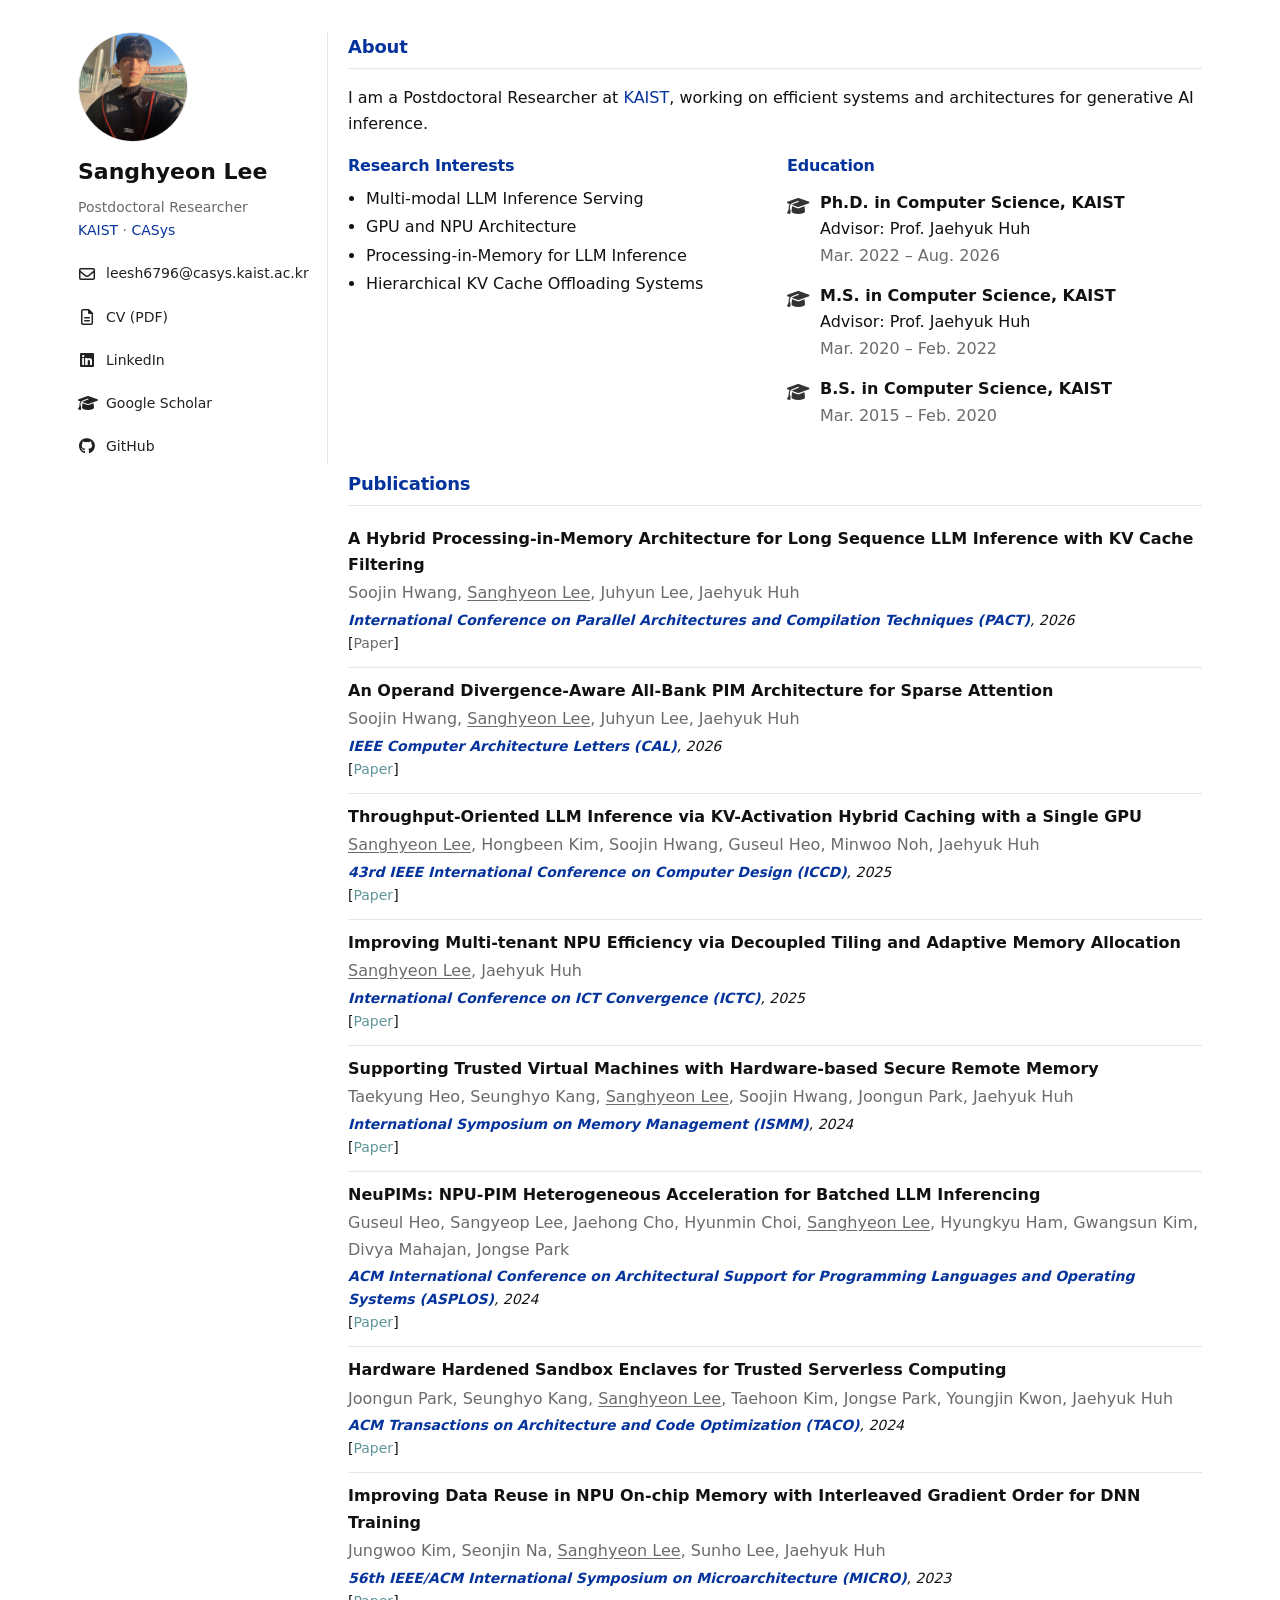
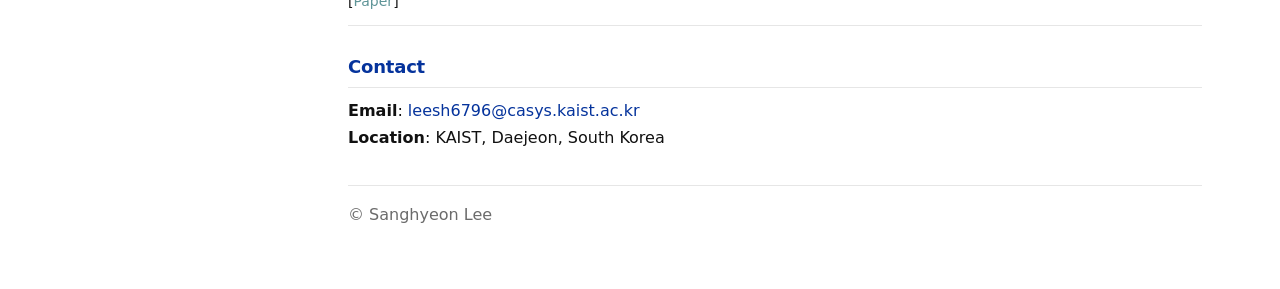
==== index.html @ 39f0ae9e "Create academic research profile" ====
<!doctype html>
<html lang="en">
<head>
  <meta charset="utf-8" />
  <meta name="viewport" content="width=device-width, initial-scale=1" />
  <title>Sanghyeon Lee</title>
  <meta name="description" content="Academic homepage" />
  <meta name="google-site-verification" content="jy7lHV8Ucf4vf9R8dm7Ef07CVlw5UeFFYn6mJPuWYX8" />
  <link
    rel="stylesheet"
    href="https://cdnjs.cloudflare.com/ajax/libs/font-awesome/6.5.1/css/all.min.css"
  />
  <link rel="stylesheet" href="style.css" />

  <!-- favicon (dark/light auto) -->
  <link rel="icon" type="image/svg+xml" href="assets/img/favicon.svg">
</head>

<body>
  <div class="container two-col">

    <!-- Left column -->
    <aside class="sidebar">
      <img class="avatar" src="assets/img/profile.jpg" alt="Profile photo" />

      <div class="name">Sanghyeon Lee</div>
      <div class="affil">
        Postdoctoral Researcher<br/>
        <a href="https://www.kaist.ac.kr/">KAIST</a> · <a href="https://casyslab.kaist.ac.kr/">CASys</a>
      </div>

      <div class="sidebar-links">
        <a class="sidebar-link" href="mailto:leesh6796@casys.kaist.ac.kr">
          <i class="fa-regular fa-envelope"></i><span>leesh6796@casys.kaist.ac.kr</span>
        </a>
        <a class="sidebar-link" href="assets/cv/cv.pdf">
          <i class="fa-regular fa-file-lines"></i><span>CV (PDF)</span>
        </a>
        <a class="sidebar-link" href="https://www.linkedin.com/in/sanghyeon-lee-9a23a245/">
          <i class="fa-brands fa-linkedin"></i><span>LinkedIn</span>
        </a>
        <a class="sidebar-link" href="https://scholar.google.com/citations?hl=ko&amp;user=hs2Y4RYAAAAJ">
          <i class="fa-solid fa-graduation-cap"></i><span>Google Scholar</span>
        </a>
        <a class="sidebar-link" href="https://github.com/leesh6796">
          <i class="fa-brands fa-github"></i><span>GitHub</span>
        </a>
      </div>
    </aside>

    <!-- Right column -->
    <main class="content">

      <section id="about" class="section">
        <h2>About</h2>
        <p class="body">
          I am a Postdoctoral Researcher at <a href="https://www.kaist.ac.kr/">KAIST</a>,
          working on efficient systems and architectures for generative AI inference.
        </p>

        <div class="split">
          <div>
            <h3>Research Interests</h3>
            <ul class="interests">
              <li>Multi-modal LLM Inference Serving</li>
              <li>GPU and NPU Architecture</li>
              <li>Processing-in-Memory for LLM Inference</li>
              <li>Hierarchical KV Cache Offloading Systems</li>
            </ul>
          </div>


          <div>
            <h3>Education</h3>

            <div class="edu-item">
              <div class="edu-icon"><i class="fa-solid fa-graduation-cap"></i></div>
              <div class="edu-content">
                <div class="edu-degree">
                  Ph.D. in Computer Science, KAIST
                </div>
                <div class="edu-line">
                  Advisor: Prof. Jaehyuk Huh
                </div>
                <div class="edu-year">Mar. 2022 – Aug. 2026</div>
              </div>
            </div>

            <div class="edu-item">
              <div class="edu-icon"><i class="fa-solid fa-graduation-cap"></i></div>
              <div class="edu-content">
                <div class="edu-degree">
                  M.S. in Computer Science, KAIST
                </div>
                <div class="edu-line">
                  Advisor: Prof. Jaehyuk Huh
                </div>
                <div class="edu-year">Mar. 2020 – Feb. 2022</div>
              </div>
            </div>

            <div class="edu-item">
              <div class="edu-icon"><i class="fa-solid fa-graduation-cap"></i></div>
              <div class="edu-content">
                <div class="edu-degree">
                  B.S. in Computer Science, KAIST
                </div>
                <div class="edu-year">Mar. 2015 – Feb. 2020</div>
              </div>
            </div>
          </div>
        </div>
      </section>

      <section id="publications" class="section">
        <h2>Publications</h2>
        <div id="pub-list" class="pub-list">
          <div class="muted body">Loading publications...</div>
        </div>
      </section>

      <section id="contact" class="section">
        <h2>Contact</h2>
        <div class="body">
          <div><strong>Email</strong>:
            <a href="mailto:leesh6796@casys.kaist.ac.kr">leesh6796@casys.kaist.ac.kr</a>
          </div>
          <div><strong>Location</strong>:
            KAIST, Daejeon, South Korea
          </div>
        </div>
      </section>

      <footer class="footer body">
        <div>© Sanghyeon Lee</div>
      </footer>

    </main>
  </div>


  <script src="script.js"></script>
</body>
</html>
---- style.css ----
:root {
  /* neutrals */
  --text: #111111;
  --muted: #6b6b6b;
  --border: #e6e6e6;
  --bg: #ffffff;

  --primary: #05339C;
  --heading-color: var(--primary);
  --link: var(--primary);

  --secondary: #5F9598;
  --venue: var(--primary);
  --pubfile: var(--secondary);

  --accent: #1055C9;
  --award: var(--accent);

  --body-size: 16px;
  --heading-font: 'Inter', system-ui, sans-serif;
  --body-font: 'Inter', system-ui, sans-serif;
}




* { box-sizing: border-box; }

body {
  margin: 0;
  background: var(--bg);
  color: var(--text);
  font-family: var(--body-font);
  line-height: 1.65;
}

a { color: var(--link); text-decoration: none; }
a:hover { text-decoration: underline; }

.container {
  max-width: 1160px;
  margin: 0 auto;
  padding: 32px 18px 60px;
}

/* ===== 2 columns ===== */
.two-col {
  display: grid;
  grid-template-columns: 250px 1fr;
  gap: 20px;
  align-items: start;
}

/* ===== Sidebar ===== */
.sidebar {
  position: sticky;
  top: 20px;
  align-self: start;
  padding-right: 8px;
  border-right: 1px solid var(--border);
}

.avatar {
  width: 110px;
  height: 110px;
  border-radius: 999px;
  object-fit: cover;
  border: 1px solid var(--border);
  display: block;
}

.name {
  margin-top: 12px;
  font-family: var(--heading-font);
  font-size: 22px;
  font-weight: 700;
}

.affil {
  margin-top: 6px;
  color: var(--muted);
  font-size: 14px;
}

.sidebar-links {
  margin-top: 14px;
  display: flex;
  flex-direction: column;
  gap: 8px;
}

.sidebar-link {
  display: flex;
  align-items: center;
  gap: 10px;
  color: var(--text);
  text-decoration: none;
  padding: 6px 0;
}

.sidebar-link:hover { text-decoration: underline; }

.sidebar-link i {
  width: 18px;
  text-align: center;
  color: #222;
}

.sidebar-link span {
  font-size: 14px;
  color: #222;
  overflow-wrap: anywhere;
}

/* ===== Main typography ===== */
.content { min-width: 0; }

.body { font-size: var(--body-size); }
.muted { color: var(--muted); }

.section + .section { margin-top: 26px; }

/* heading: unified font & rule */
h2, h3 {
  font-family: var(--heading-font);
  color: var(--heading-color);
  font-weight: 700;
  letter-spacing: -0.2px;
  margin: 0;
}

.section h2 {
  font-size: 18px;
  margin-bottom: 10px;
  padding-bottom: 6px;
  border-bottom: 1px solid var(--border);
}

h3 {
  font-size: 16px;
  margin-bottom: 6px;
}

/* Interests | Education split, no box */
.split {
  margin-top: 14px;
  display: grid;
  grid-template-columns: 1fr 1fr;
  gap: 24px;
  align-items: start;
}

/* ===== Education ===== */
.edu-item {
  display: flex;
  gap: 10px;
  margin: 10px 0 14px;
}

.edu-icon {
  flex-shrink: 0;
  margin-top: 2px;
  color: #333;
  font-size: 18px;
}

.edu-pursuing {
  color: #777;
}

.edu-degree {
  font-size: var(--body-size); /* unified */
  font-weight: 700;
}

.edu-year {
  font-weight: 400;
  color: var(--muted);
}

.edu-line {
  font-size: var(--body-size); /* unified */
}

.edu-line a {
  color: #000000;
}


/* ===== Publications (simple, like reference) ===== */
.pub-list { margin-top: 6px; }

.pub {
  padding: 10px 0 12px;
  border-bottom: 1px solid var(--border);
}

.pub-title {
  font-size: var(--body-size);
  font-weight: 800;
  margin-bottom: 2px;
}

.pub-authors {
  font-size: var(--body-size);
  color: var(--muted);
  margin-bottom: 2px;
}

.pub-authors .me {
  text-decoration: underline;
  text-underline-offset: 2px;
}

.pub-meta {
  font-size: 14px;
}

.pub-venue {
  font-style: italic;
  color: var(--venue);
  margin:0;
  font-weight: 600;
}

.pub-year {
  font-style: italic;
}

.pub-links {
  display: block;
  margin-left: 0;
}

.pub-links a {
  color: var(--pubfile);
  text-decoration: none;
}
.pub-links a:hover { text-decoration: underline; }

.pub-link-unavailable {
  color: var(--muted);
  cursor: default;
}

.pub-award {
  margin-top: 4px;
  font-size: var(--body-size);
  font-style: italic;
  color: var(--award);
}

/* ===== Footer ===== */
.footer {
  margin-top: 34px;
  padding-top: 16px;
  border-top: 1px solid var(--border);
  color: var(--muted);
}

/* ===== Responsive ===== */
@media (max-width: 900px) {
  .two-col { grid-template-columns: 1fr; }
  .sidebar {
    position: static;
    border-right: none;
    padding-right: 0;
    border-bottom: 1px solid var(--border);
    padding-bottom: 14px;
    margin-bottom: 8px;
  }
  .split { grid-template-columns: 1fr; }
}
.interests {
  margin: 0;
  padding-left: 18px;   /* bullet 들여쓰기 */
  font-size: var(--body-size);
}

.interests li {
  margin: 2px 0;
}
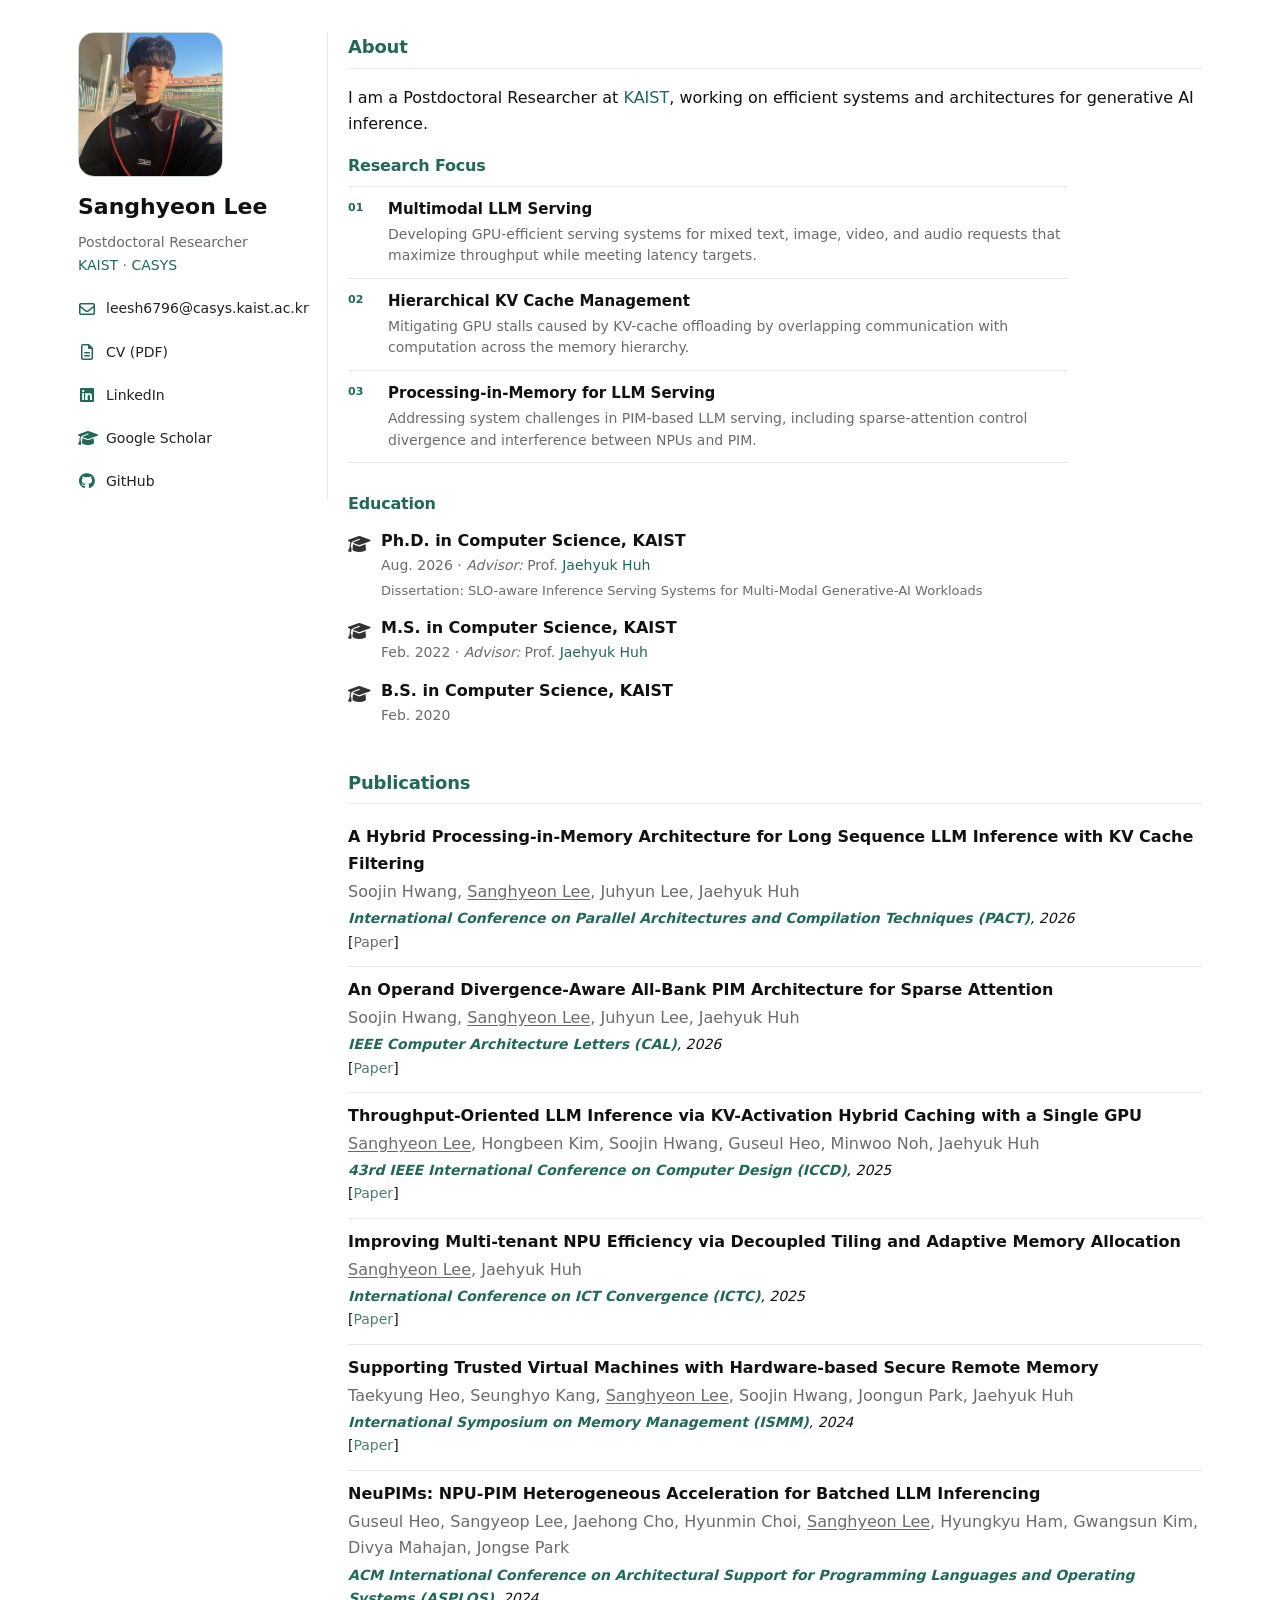
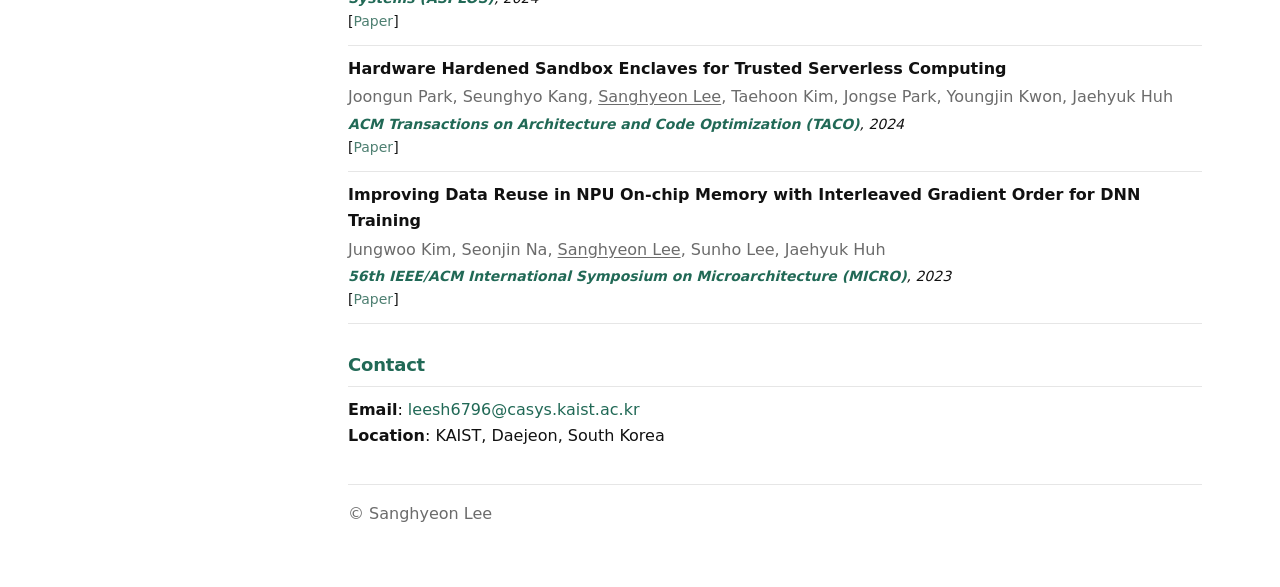
==== commit 18b88c27: "Publish research profile homepage" ====
--- a/index.html
+++ b/index.html
@@ -5,28 +5,21 @@
   <meta name="viewport" content="width=device-width, initial-scale=1" />
   <title>Sanghyeon Lee</title>
   <meta name="description" content="Academic homepage" />
-  <meta name="google-site-verification" content="jy7lHV8Ucf4vf9R8dm7Ef07CVlw5UeFFYn6mJPuWYX8" />
-  <link
-    rel="stylesheet"
-    href="https://cdnjs.cloudflare.com/ajax/libs/font-awesome/6.5.1/css/all.min.css"
-  />
+  <link rel="stylesheet" href="https://cdnjs.cloudflare.com/ajax/libs/font-awesome/6.5.1/css/all.min.css" />
   <link rel="stylesheet" href="style.css" />
-
-  <!-- favicon (dark/light auto) -->
-  <link rel="icon" type="image/svg+xml" href="assets/img/favicon.svg">
+  <link rel="stylesheet" href="new-style.css" />
+  <link rel="icon" type="image/svg+xml" href="assets/img/favicon.svg" />
 </head>
 
 <body>
   <div class="container two-col">
-
-    <!-- Left column -->
     <aside class="sidebar">
       <img class="avatar" src="assets/img/profile.jpg" alt="Profile photo" />
 
       <div class="name">Sanghyeon Lee</div>
       <div class="affil">
-        Postdoctoral Researcher<br/>
-        <a href="https://www.kaist.ac.kr/">KAIST</a> · <a href="https://casyslab.kaist.ac.kr/">CASys</a>
+        Postdoctoral Researcher<br />
+        <a href="https://www.kaist.ac.kr/">KAIST</a> · <a href="https://casyslab.kaist.ac.kr/">CASYS</a>
       </div>
 
       <div class="sidebar-links">
@@ -48,9 +41,7 @@
       </div>
     </aside>
 
-    <!-- Right column -->
     <main class="content">
-
       <section id="about" class="section">
         <h2>About</h2>
         <p class="body">
@@ -60,52 +51,45 @@
 
         <div class="split">
           <div>
-            <h3>Research Interests</h3>
-            <ul class="interests">
-              <li>Multi-modal LLM Inference Serving</li>
-              <li>GPU and NPU Architecture</li>
-              <li>Processing-in-Memory for LLM Inference</li>
-              <li>Hierarchical KV Cache Offloading Systems</li>
-            </ul>
+            <h3>Research Focus</h3>
+            <div class="research-focus">
+              <article class="focus-item">
+                <span class="focus-number">01</span>
+                <div><strong>Multimodal LLM Serving</strong><p>Developing GPU-efficient serving systems for mixed text, image, video, and audio requests that maximize throughput while meeting latency targets.</p></div>
+              </article>
+              <article class="focus-item">
+                <span class="focus-number">02</span>
+                <div><strong>Hierarchical KV Cache Management</strong><p>Mitigating GPU stalls caused by KV-cache offloading by overlapping communication with computation across the memory hierarchy.</p></div>
+              </article>
+              <article class="focus-item">
+                <span class="focus-number">03</span>
+                <div><strong>Processing-in-Memory for LLM Serving</strong><p>Addressing system challenges in PIM-based LLM serving, including sparse-attention control divergence and interference between NPUs and PIM.</p></div>
+              </article>
+            </div>
           </div>
-
 
           <div>
             <h3>Education</h3>
-
             <div class="edu-item">
               <div class="edu-icon"><i class="fa-solid fa-graduation-cap"></i></div>
               <div class="edu-content">
-                <div class="edu-degree">
-                  Ph.D. in Computer Science, KAIST
-                </div>
-                <div class="edu-line">
-                  Advisor: Prof. Jaehyuk Huh
-                </div>
-                <div class="edu-year">Mar. 2022 – Aug. 2026</div>
+                <div class="edu-degree">Ph.D. in Computer Science, KAIST</div>
+                <div class="edu-meta">Aug. 2026 <span aria-hidden="true">&middot;</span> <em>Advisor:</em> Prof. <a href="https://jaehyuk-huh.github.io/" target="_blank" rel="noopener noreferrer">Jaehyuk Huh</a></div>
+                <div class="dissertation">Dissertation: SLO-aware Inference Serving Systems for Multi-Modal Generative-AI Workloads</div>
               </div>
             </div>
-
             <div class="edu-item">
               <div class="edu-icon"><i class="fa-solid fa-graduation-cap"></i></div>
               <div class="edu-content">
-                <div class="edu-degree">
-                  M.S. in Computer Science, KAIST
-                </div>
-                <div class="edu-line">
-                  Advisor: Prof. Jaehyuk Huh
-                </div>
-                <div class="edu-year">Mar. 2020 – Feb. 2022</div>
+                <div class="edu-degree">M.S. in Computer Science, KAIST</div>
+                <div class="edu-meta">Feb. 2022 <span aria-hidden="true">&middot;</span> <em>Advisor:</em> Prof. <a href="https://jaehyuk-huh.github.io/" target="_blank" rel="noopener noreferrer">Jaehyuk Huh</a></div>
               </div>
             </div>
-
             <div class="edu-item">
               <div class="edu-icon"><i class="fa-solid fa-graduation-cap"></i></div>
               <div class="edu-content">
-                <div class="edu-degree">
-                  B.S. in Computer Science, KAIST
-                </div>
-                <div class="edu-year">Mar. 2015 – Feb. 2020</div>
+                <div class="edu-degree">B.S. in Computer Science, KAIST</div>
+                <div class="edu-meta">Feb. 2020</div>
               </div>
             </div>
           </div>
@@ -114,31 +98,20 @@
 
       <section id="publications" class="section">
         <h2>Publications</h2>
-        <div id="pub-list" class="pub-list">
-          <div class="muted body">Loading publications...</div>
-        </div>
+        <div id="pub-list" class="pub-list"><div class="muted body">Loading publications...</div></div>
       </section>
 
       <section id="contact" class="section">
         <h2>Contact</h2>
         <div class="body">
-          <div><strong>Email</strong>:
-            <a href="mailto:leesh6796@casys.kaist.ac.kr">leesh6796@casys.kaist.ac.kr</a>
-          </div>
-          <div><strong>Location</strong>:
-            KAIST, Daejeon, South Korea
-          </div>
+          <div><strong>Email</strong>: <a href="mailto:leesh6796@casys.kaist.ac.kr">leesh6796@casys.kaist.ac.kr</a></div>
+          <div><strong>Location</strong>: KAIST, Daejeon, South Korea</div>
         </div>
       </section>
 
-      <footer class="footer body">
-        <div>© Sanghyeon Lee</div>
-      </footer>
-
+      <footer class="footer body"><div>© Sanghyeon Lee</div></footer>
     </main>
   </div>
-
-
   <script src="script.js"></script>
 </body>
 </html>
--- a/new-style.css
+++ b/new-style.css
@@ -0,0 +1,69 @@
+:root {
+  --primary: #216956;
+  --heading-color: var(--primary);
+  --link: var(--primary);
+  --secondary: #4d7f71;
+  --venue: var(--primary);
+  --pubfile: var(--secondary);
+  --accent: #2f7b67;
+  --award: var(--accent);
+}
+
+.avatar {
+  width: 145px;
+  height: 145px;
+  border-radius: 16px;
+  border-color: #cbd8d2;
+}
+
+.sidebar-link i { color: var(--primary); }
+
+.split {
+  grid-template-columns: 1fr;
+  gap: 28px;
+}
+
+.dissertation {
+  margin-top: 4px;
+  color: var(--muted);
+  font-size: 13px;
+  line-height: 1.5;
+}
+
+.edu-meta {
+  color: var(--muted);
+  font-size: 14px;
+}
+
+.research-focus {
+  max-width: 720px;
+  border-top: 1px solid var(--border);
+}
+
+.focus-item {
+  display: grid;
+  grid-template-columns: 28px 1fr;
+  gap: 12px;
+  padding: 10px 0 11px;
+  border-bottom: 1px solid var(--border);
+}
+
+.focus-number {
+  padding-top: 2px;
+  color: var(--primary);
+  font-size: 11px;
+  font-weight: 700;
+}
+
+.focus-item strong {
+  display: block;
+  color: var(--text);
+  font-size: 15px;
+}
+
+.focus-item p {
+  margin: 2px 0 0;
+  color: var(--muted);
+  font-size: 14px;
+  line-height: 1.55;
+}
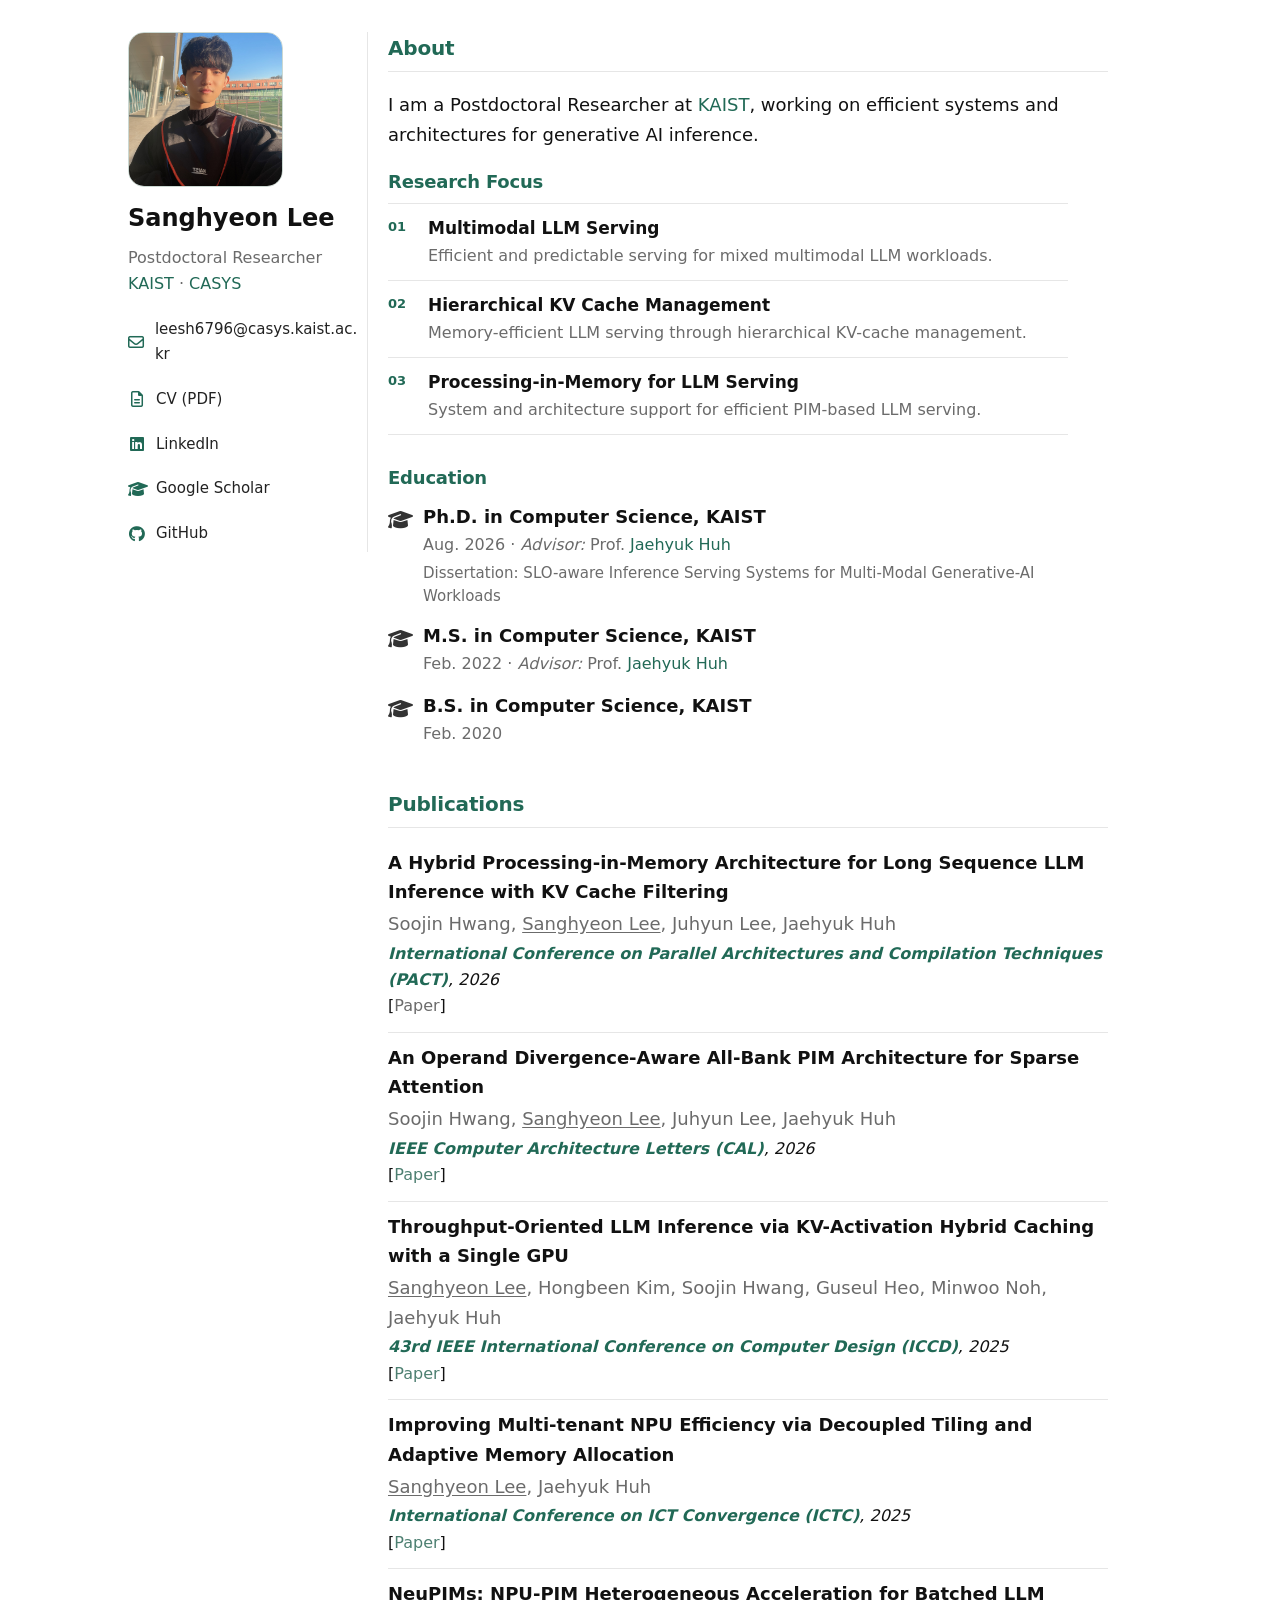
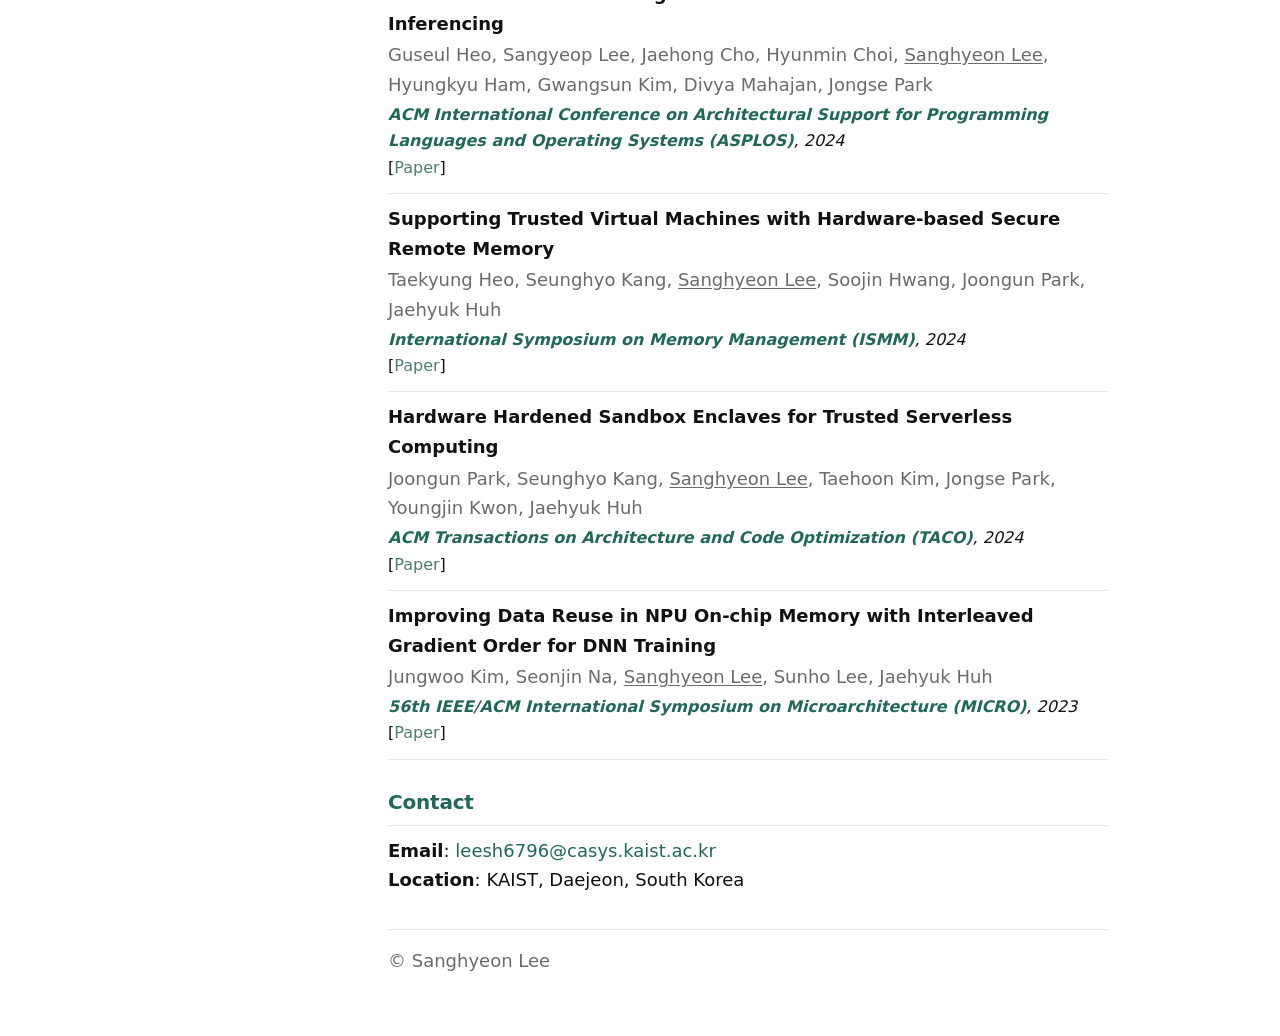
==== commit 92c54dd8: "Improve profile typography and research focus" ====
--- a/index.html
+++ b/index.html
@@ -55,15 +55,15 @@
             <div class="research-focus">
               <article class="focus-item">
                 <span class="focus-number">01</span>
-                <div><strong>Multimodal LLM Serving</strong><p>Developing GPU-efficient serving systems for mixed text, image, video, and audio requests that maximize throughput while meeting latency targets.</p></div>
+                <div><strong>Multimodal LLM Serving</strong><p>Efficient and predictable serving for mixed multimodal LLM workloads.</p></div>
               </article>
               <article class="focus-item">
                 <span class="focus-number">02</span>
-                <div><strong>Hierarchical KV Cache Management</strong><p>Mitigating GPU stalls caused by KV-cache offloading by overlapping communication with computation across the memory hierarchy.</p></div>
+                <div><strong>Hierarchical KV Cache Management</strong><p>Memory-efficient LLM serving through hierarchical KV-cache management.</p></div>
               </article>
               <article class="focus-item">
                 <span class="focus-number">03</span>
-                <div><strong>Processing-in-Memory for LLM Serving</strong><p>Addressing system challenges in PIM-based LLM serving, including sparse-attention control divergence and interference between NPUs and PIM.</p></div>
+                <div><strong>Processing-in-Memory for LLM Serving</strong><p>System and architecture support for efficient PIM-based LLM serving.</p></div>
               </article>
             </div>
           </div>
--- a/style.css
+++ b/style.css
@@ -16,7 +16,7 @@
   --accent: #1055C9;
   --award: var(--accent);
 
-  --body-size: 16px;
+  --body-size: 18px;
   --heading-font: 'Inter', system-ui, sans-serif;
   --body-font: 'Inter', system-ui, sans-serif;
 }
@@ -38,7 +38,7 @@
 a:hover { text-decoration: underline; }
 
 .container {
-  max-width: 1160px;
+  max-width: 1060px;
   margin: 0 auto;
   padding: 32px 18px 60px;
 }
@@ -46,7 +46,7 @@
 /* ===== 2 columns ===== */
 .two-col {
   display: grid;
-  grid-template-columns: 250px 1fr;
+  grid-template-columns: 240px 1fr;
   gap: 20px;
   align-items: start;
 }
@@ -72,14 +72,14 @@
 .name {
   margin-top: 12px;
   font-family: var(--heading-font);
-  font-size: 22px;
+  font-size: 24px;
   font-weight: 700;
 }
 
 .affil {
   margin-top: 6px;
   color: var(--muted);
-  font-size: 14px;
+  font-size: 16px;
 }
 
 .sidebar-links {
@@ -107,13 +107,16 @@
 }
 
 .sidebar-link span {
-  font-size: 14px;
+  font-size: 15px;
   color: #222;
   overflow-wrap: anywhere;
 }
 
 /* ===== Main typography ===== */
-.content { min-width: 0; }
+.content {
+  min-width: 0;
+  max-width: 720px;
+}
 
 .body { font-size: var(--body-size); }
 .muted { color: var(--muted); }
@@ -130,14 +133,14 @@
 }
 
 .section h2 {
-  font-size: 18px;
+  font-size: 20px;
   margin-bottom: 10px;
   padding-bottom: 6px;
   border-bottom: 1px solid var(--border);
 }
 
 h3 {
-  font-size: 16px;
+  font-size: 18px;
   margin-bottom: 6px;
 }
 
@@ -161,7 +164,7 @@
   flex-shrink: 0;
   margin-top: 2px;
   color: #333;
-  font-size: 18px;
+  font-size: 20px;
 }
 
 .edu-pursuing {
@@ -213,7 +216,7 @@
 }
 
 .pub-meta {
-  font-size: 14px;
+  font-size: 16px;
 }
 
 .pub-venue {
--- a/new-style.css
+++ b/new-style.css
@@ -10,8 +10,8 @@
 }
 
 .avatar {
-  width: 145px;
-  height: 145px;
+  width: 155px;
+  height: 155px;
   border-radius: 16px;
   border-color: #cbd8d2;
 }
@@ -26,17 +26,17 @@
 .dissertation {
   margin-top: 4px;
   color: var(--muted);
-  font-size: 13px;
+  font-size: 15px;
   line-height: 1.5;
 }
 
 .edu-meta {
   color: var(--muted);
-  font-size: 14px;
+  font-size: 16px;
 }
 
 .research-focus {
-  max-width: 720px;
+  max-width: 680px;
   border-top: 1px solid var(--border);
 }
 
@@ -51,19 +51,19 @@
 .focus-number {
   padding-top: 2px;
   color: var(--primary);
-  font-size: 11px;
+  font-size: 13px;
   font-weight: 700;
 }
 
 .focus-item strong {
   display: block;
   color: var(--text);
-  font-size: 15px;
+  font-size: 17px;
 }
 
 .focus-item p {
   margin: 2px 0 0;
   color: var(--muted);
-  font-size: 14px;
+  font-size: 16px;
   line-height: 1.55;
 }
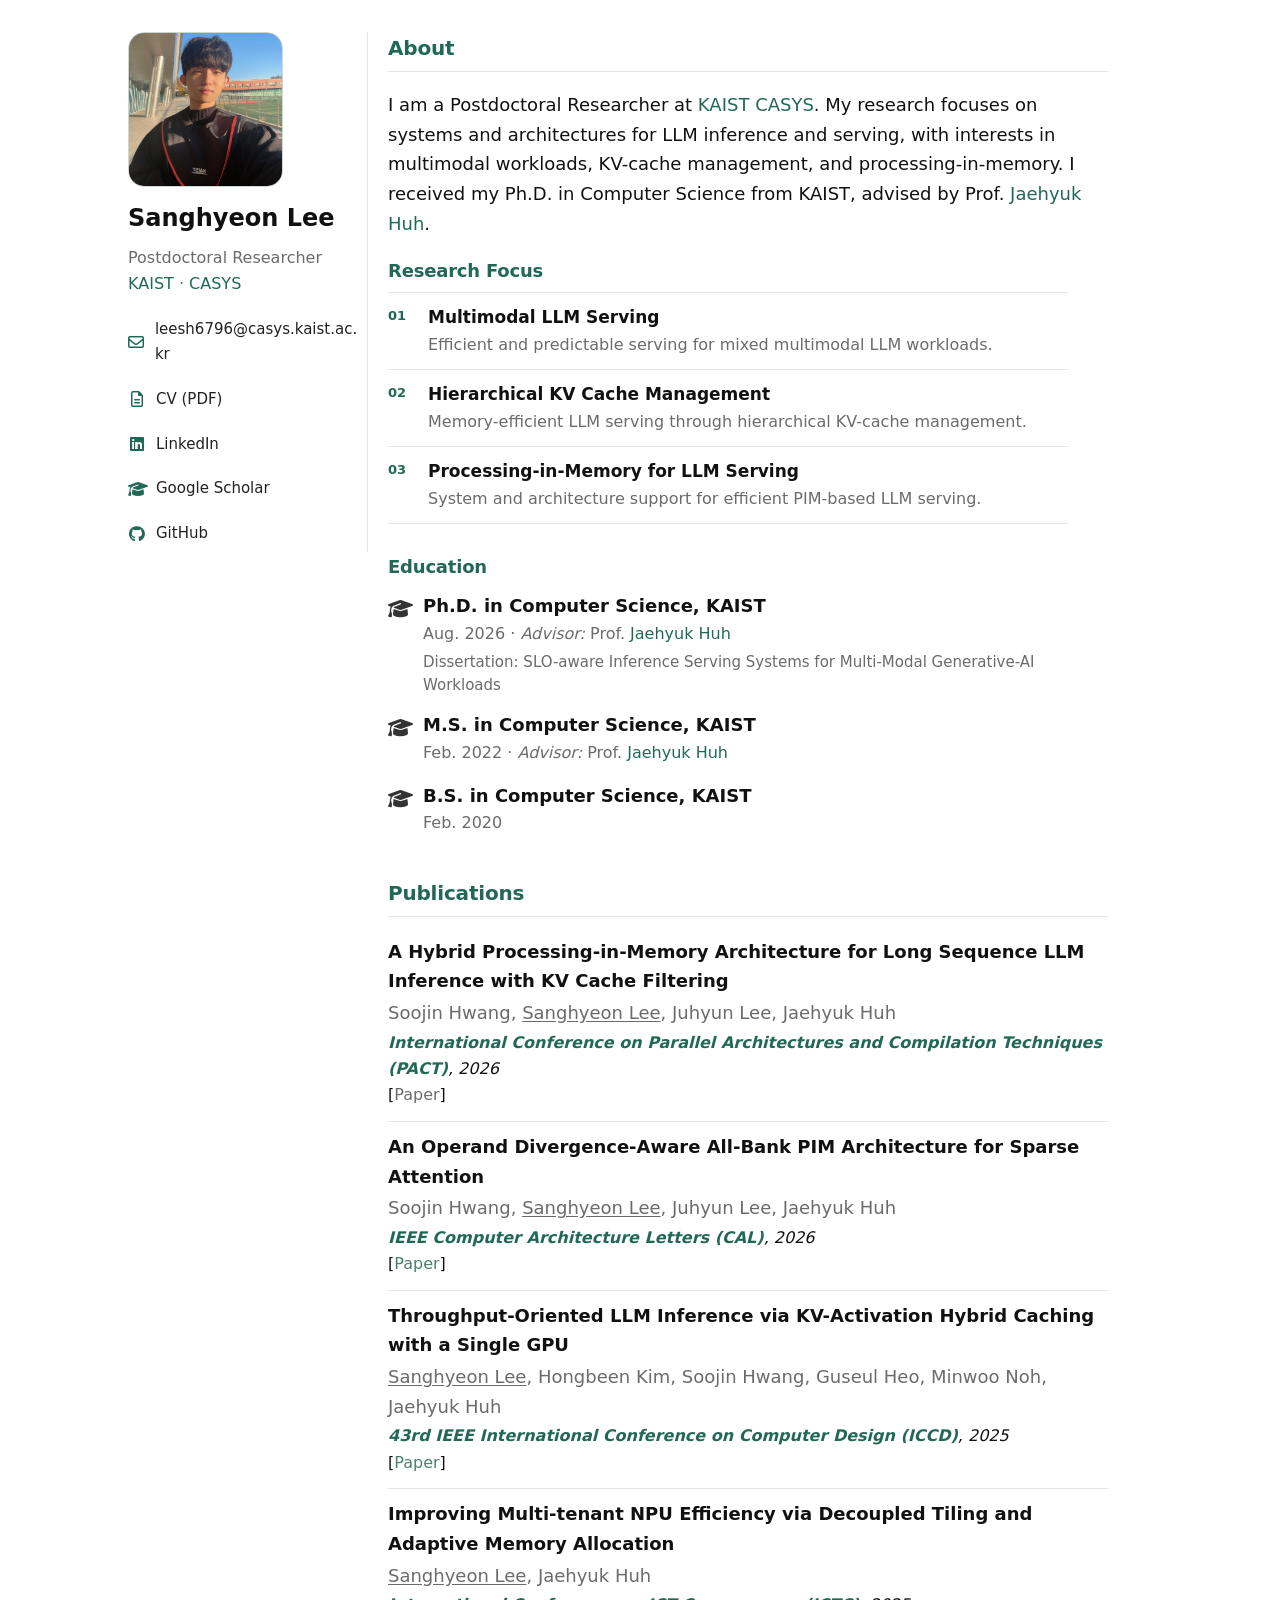
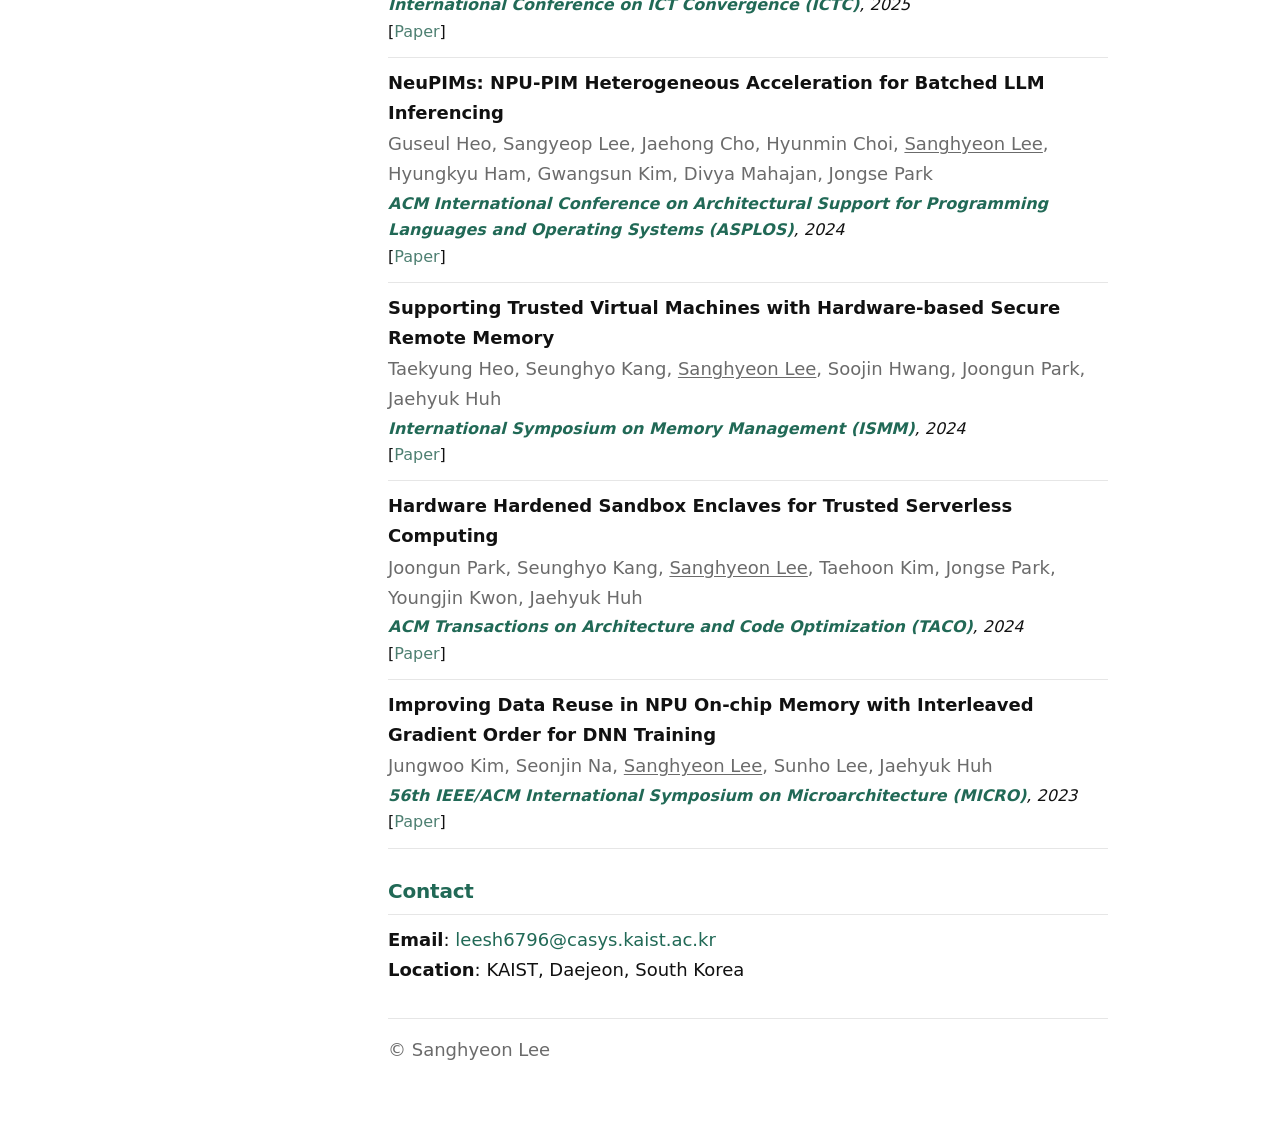
==== commit 26386ea4: "Expand academic profile introduction" ====
--- a/index.html
+++ b/index.html
@@ -45,8 +45,9 @@
       <section id="about" class="section">
         <h2>About</h2>
         <p class="body">
-          I am a Postdoctoral Researcher at <a href="https://www.kaist.ac.kr/">KAIST</a>,
-          working on efficient systems and architectures for generative AI inference.
+          I am a Postdoctoral Researcher at <a href="https://www.kaist.ac.kr/">KAIST</a> <a href="https://casyslab.kaist.ac.kr/">CASYS</a>.
+          My research focuses on systems and architectures for LLM inference and serving, with interests in multimodal workloads, KV-cache management, and processing-in-memory.
+          I received my Ph.D. in Computer Science from KAIST, advised by Prof. <a href="https://jaehyuk-huh.github.io/">Jaehyuk Huh</a>.
         </p>
 
         <div class="split">
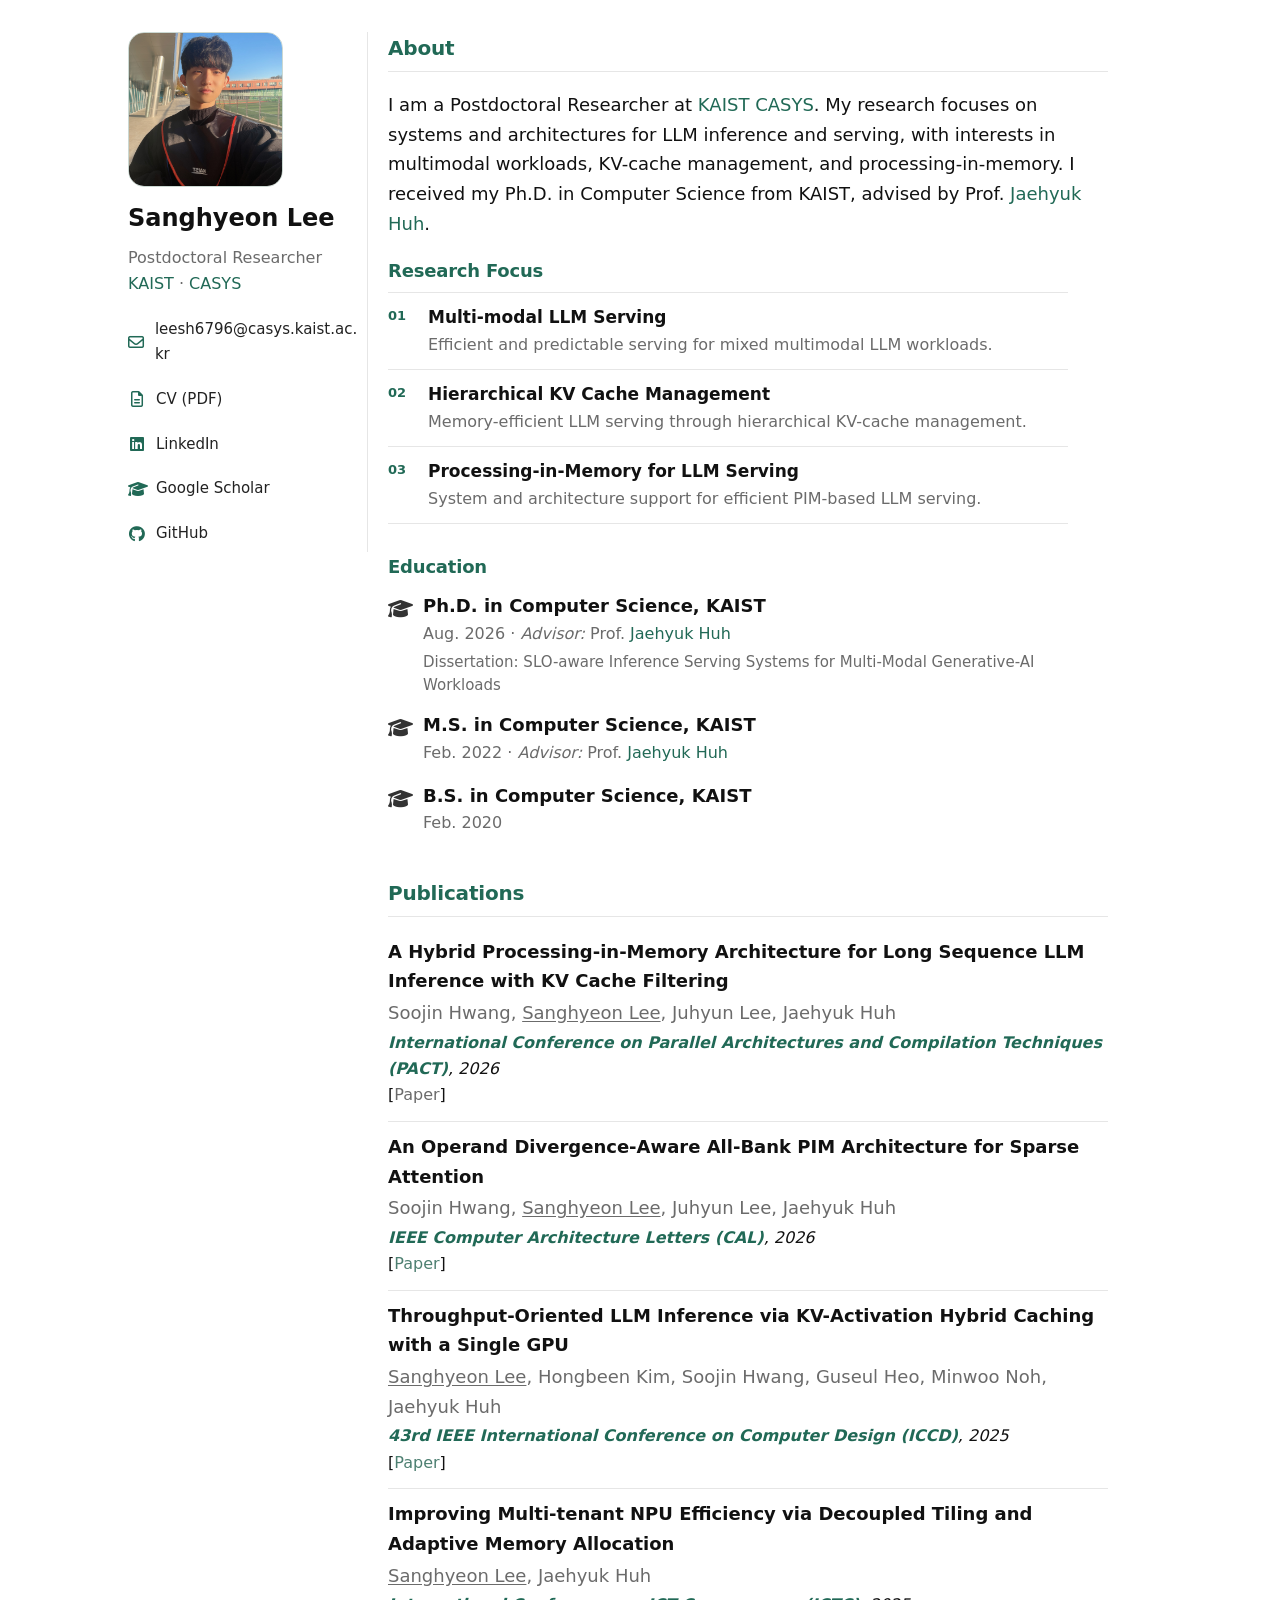
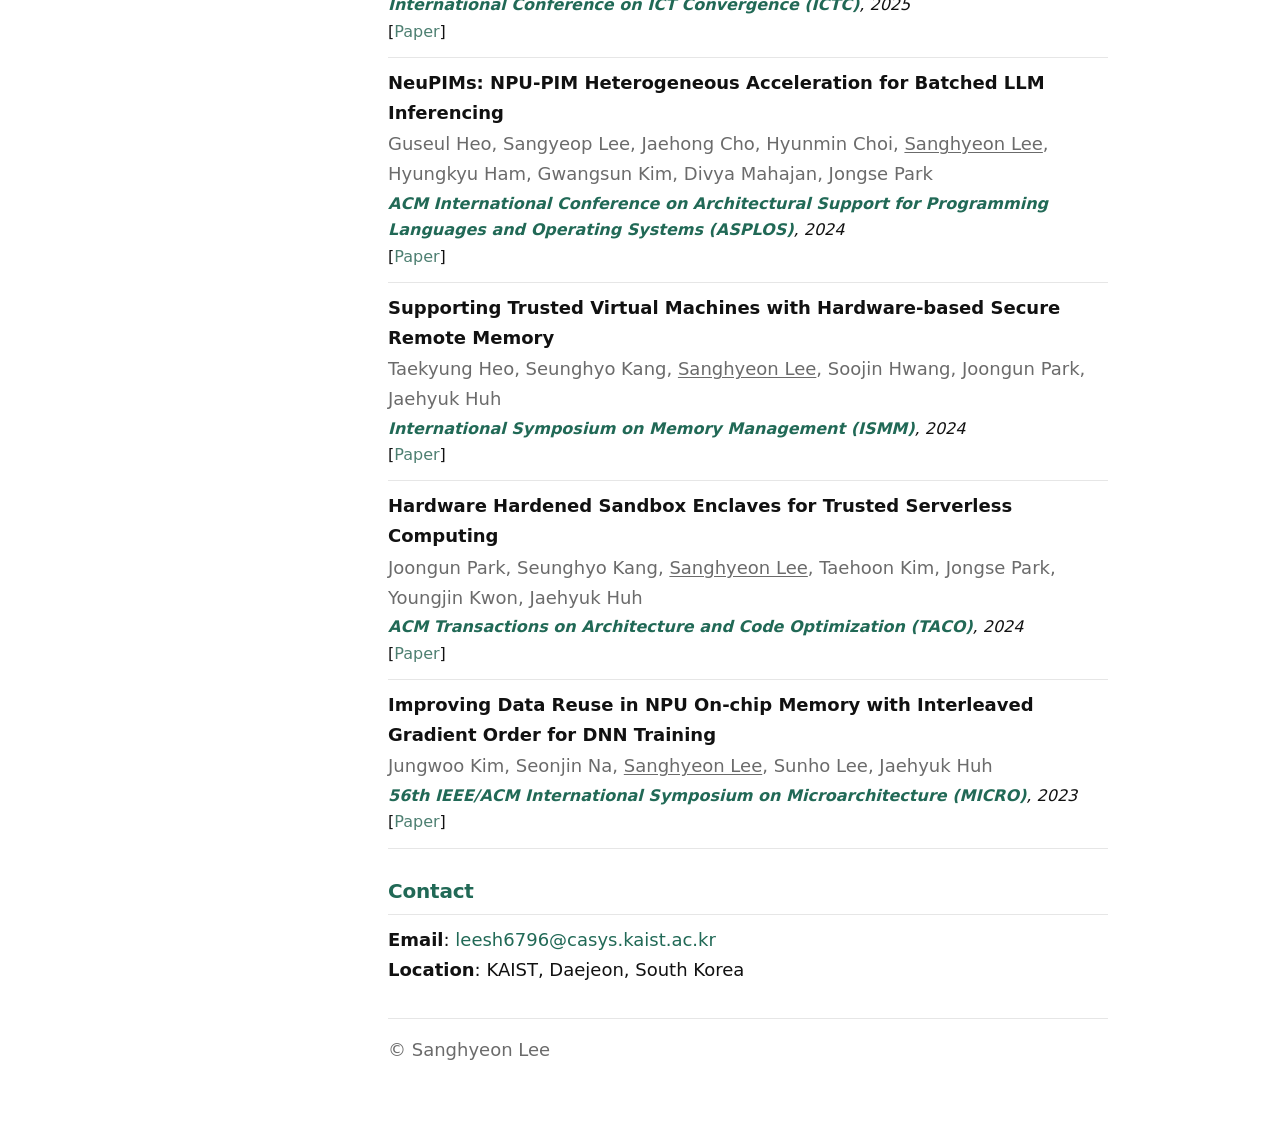
==== commit 86fe874c: "Update research focus terminology" ====
--- a/index.html
+++ b/index.html
@@ -56,7 +56,7 @@
             <div class="research-focus">
               <article class="focus-item">
                 <span class="focus-number">01</span>
-                <div><strong>Multimodal LLM Serving</strong><p>Efficient and predictable serving for mixed multimodal LLM workloads.</p></div>
+                <div><strong>Multi-modal LLM Serving</strong><p>Efficient and predictable serving for mixed multimodal LLM workloads.</p></div>
               </article>
               <article class="focus-item">
                 <span class="focus-number">02</span>
